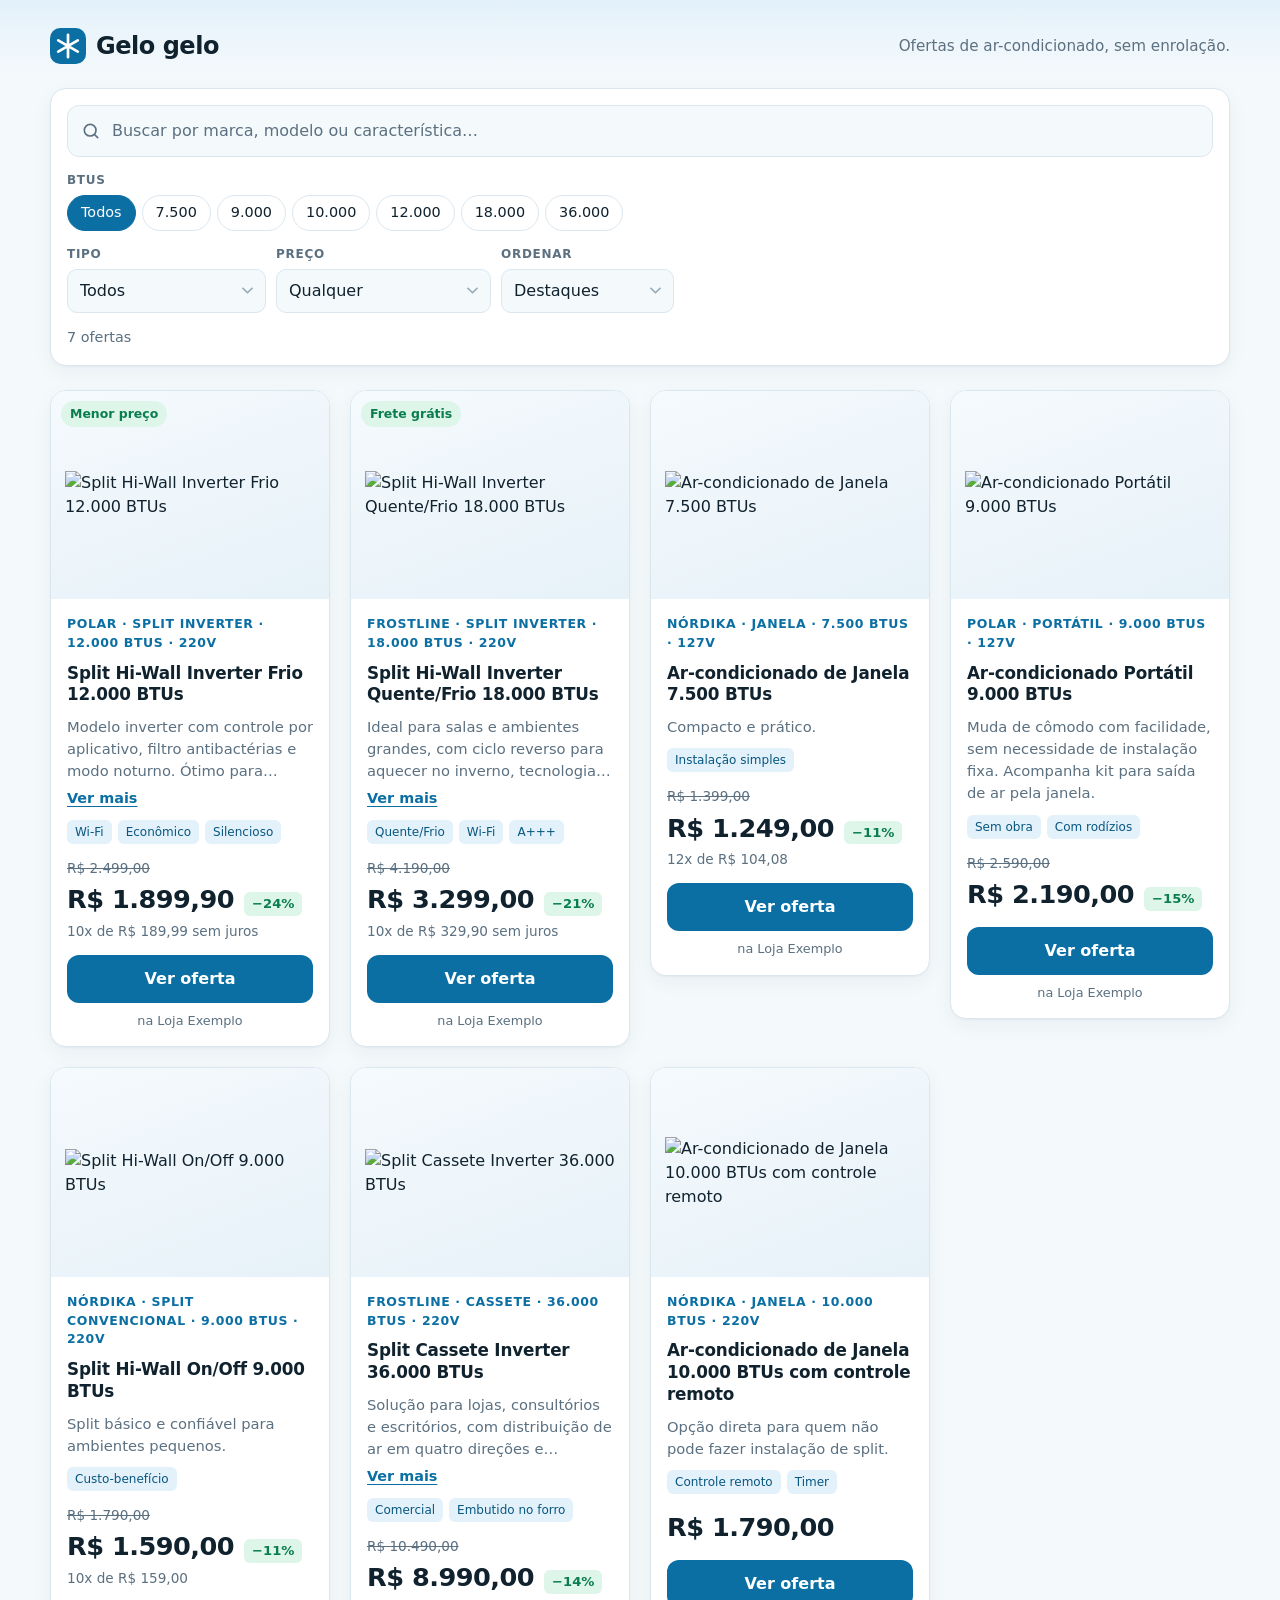
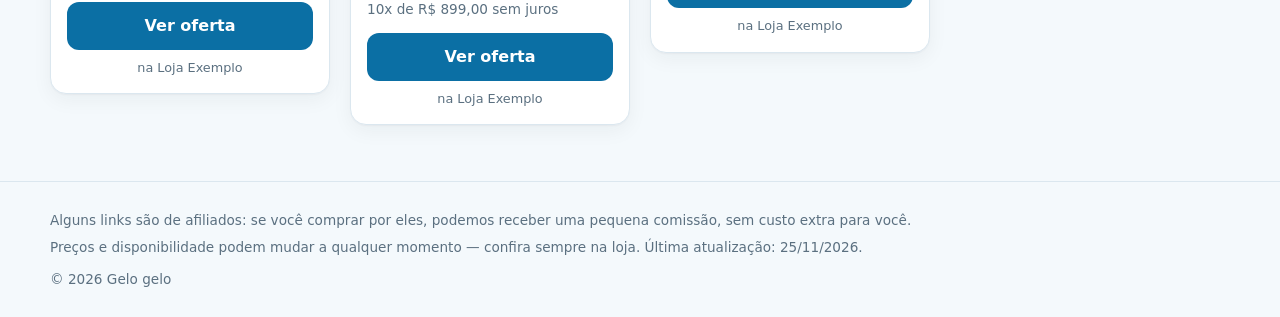
==== index.html @ d513b653 "upd" ====
<!doctype html>
<html lang="pt-BR">
<head>
  <meta charset="utf-8">
  <meta name="viewport" content="width=device-width, initial-scale=1">
  <title>Gelo gelo — Ofertas de ar-condicionado</title>
  <meta name="description" content="As melhores ofertas e promoções de ar-condicionado: split, inverter, janela e portátil. Filtre por BTUs, tipo e preço.">
  <meta name="theme-color" content="#eaf4fb">
  <link rel="icon" href="data:image/svg+xml,%3Csvg xmlns='http://www.w3.org/2000/svg' viewBox='0 0 32 32'%3E%3Crect width='32' height='32' rx='8' fill='%230b6fa4'/%3E%3Cpath d='M16 6v20M7.3 11l17.4 10M7.3 21l17.4-10' stroke='%23fff' stroke-width='2.4' stroke-linecap='round'/%3E%3C/svg%3E">
  <link rel="stylesheet" href="assets/style.css">
</head>
<body>

  <header class="topo">
    <div class="container topo__inner">
      <a class="marca" href="./" aria-label="Gelo gelo — início">
        <svg class="marca__icone" viewBox="0 0 32 32" aria-hidden="true">
          <rect width="32" height="32" rx="9"/>
          <path d="M16 6v20M7.3 11l17.4 10M7.3 21l17.4-10" fill="none" stroke="#fff" stroke-width="2.4" stroke-linecap="round"/>
        </svg>
        <span class="marca__nome">Gelo gelo</span>
      </a>
      <p class="topo__frase">Ofertas de ar-condicionado, sem enrolação.</p>
    </div>
  </header>

  <main class="container">

    <section class="filtros" aria-label="Busca e filtros">
      <div class="busca">
        <svg viewBox="0 0 24 24" aria-hidden="true"><circle cx="11" cy="11" r="7"/><path d="m20 20-3.5-3.5"/></svg>
        <input id="busca" type="search" placeholder="Buscar por marca, modelo ou característica…" autocomplete="off" aria-label="Buscar ofertas">
      </div>

      <div class="filtros__linha">
        <div class="grupo" role="group" aria-label="Filtrar por BTUs">
          <span class="grupo__rotulo">BTUs</span>
          <div id="chips-btus" class="chips"></div>
        </div>

        <div class="selects">
          <label class="campo">
            <span>Tipo</span>
            <select id="filtro-tipo"><option value="">Todos</option></select>
          </label>
          <label class="campo">
            <span>Preço</span>
            <select id="filtro-preco">
              <option value="">Qualquer</option>
              <option value="0-1500">Até R$ 1.500</option>
              <option value="1500-2500">R$ 1.500 a R$ 2.500</option>
              <option value="2500-4000">R$ 2.500 a R$ 4.000</option>
              <option value="4000-">Acima de R$ 4.000</option>
            </select>
          </label>
          <label class="campo">
            <span>Ordenar</span>
            <select id="filtro-ordem">
              <option value="destaque">Destaques</option>
              <option value="desconto">Maior desconto</option>
              <option value="menor">Menor preço</option>
              <option value="maior">Maior preço</option>
            </select>
          </label>
        </div>
      </div>

      <div class="filtros__rodape">
        <p id="contador" class="contador" aria-live="polite"></p>
        <button id="limpar" class="link-btn" type="button" hidden>Limpar filtros</button>
      </div>
    </section>

    <section id="grade" class="grade" aria-live="polite" aria-busy="true"></section>

    <p id="vazio" class="vazio" hidden>
      Nenhuma oferta encontrada com esses filtros.<br>
      <button class="link-btn" type="button" id="vazio-limpar">Limpar filtros</button>
    </p>

    <p id="erro" class="vazio" hidden></p>
  </main>

  <footer class="rodape">
    <div class="container">
      <p>Alguns links são de afiliados: se você comprar por eles, podemos receber uma pequena comissão, sem custo extra para você.</p>
      <p>Preços e disponibilidade podem mudar a qualquer momento — confira sempre na loja. <span id="atualizado"></span></p>
      <p class="rodape__assinatura">© <span id="ano"></span> Gelo gelo</p>
    </div>
  </footer>

  <script src="assets/app.js"></script>
</body>
</html>
---- assets/style.css ----
/* ============ Gelo gelo — estilos ============ */
:root {
  --bg: #f4f9fc;
  --superficie: #ffffff;
  --texto: #10222e;
  --texto-suave: #5b7080;
  --borda: #dbe7ef;
  --azul: #0b6fa4;
  --azul-escuro: #085780;
  --azul-claro: #e3f1fa;
  --verde: #0a7d4f;
  --verde-claro: #def5ea;
  --laranja: #b4540a;
  --laranja-claro: #fdeedd;
  --raio: 16px;
  --sombra: 0 1px 2px rgba(16, 34, 46, .04), 0 6px 20px rgba(16, 34, 46, .05);
  --sombra-hover: 0 2px 4px rgba(16, 34, 46, .05), 0 14px 32px rgba(11, 111, 164, .14);
}

@media (prefers-color-scheme: dark) {
  :root {
    --bg: #0c1820;
    --superficie: #122430;
    --texto: #e8f2f8;
    --texto-suave: #92a9b8;
    --borda: #1f3645;
    --azul: #4db3e6;
    --azul-escuro: #7cc7ee;
    --azul-claro: #153448;
    --verde: #4ed59a;
    --verde-claro: #12372a;
    --laranja: #f2a35e;
    --laranja-claro: #3b2812;
    --sombra: 0 1px 2px rgba(0, 0, 0, .3);
    --sombra-hover: 0 10px 28px rgba(0, 0, 0, .45);
  }
}

* { box-sizing: border-box; margin: 0; }
html { -webkit-text-size-adjust: 100%; }
body {
  background: var(--bg);
  color: var(--texto);
  font: 16px/1.5 system-ui, -apple-system, "Segoe UI", Roboto, "Helvetica Neue", Arial, sans-serif;
  min-height: 100vh;
  display: flex;
  flex-direction: column;
}
main { flex: 1; padding-bottom: 56px; }
.container { width: min(1180px, 100% - 32px); margin-inline: auto; }
button, input, select { font: inherit; color: inherit; }
:focus-visible { outline: 2px solid var(--azul); outline-offset: 2px; }

/* ---------- Topo ---------- */
.topo {
  background: linear-gradient(180deg, var(--azul-claro), var(--bg));
  padding: 28px 0 8px;
}
.topo__inner { display: flex; align-items: center; justify-content: space-between; gap: 16px; flex-wrap: wrap; }
.marca { display: inline-flex; align-items: center; gap: 10px; text-decoration: none; color: var(--texto); }
.marca__icone { width: 36px; height: 36px; fill: var(--azul); }
.marca__nome { font-size: 1.5rem; font-weight: 750; letter-spacing: -.02em; }
.topo__frase { color: var(--texto-suave); font-size: .95rem; }

/* ---------- Filtros ---------- */
.filtros {
  background: var(--superficie);
  border: 1px solid var(--borda);
  border-radius: var(--raio);
  box-shadow: var(--sombra);
  padding: 16px;
  margin: 16px 0 24px;
  display: grid;
  gap: 14px;
}
.busca { position: relative; }
.busca svg {
  position: absolute; left: 14px; top: 50%; translate: 0 -50%;
  width: 20px; height: 20px; fill: none; stroke: var(--texto-suave); stroke-width: 2; stroke-linecap: round;
  pointer-events: none;
}
.busca input {
  width: 100%;
  padding: 13px 16px 13px 44px;
  border: 1px solid var(--borda);
  border-radius: 12px;
  background: var(--bg);
  transition: border-color .15s, box-shadow .15s;
}
.busca input::placeholder { color: var(--texto-suave); }
.busca input:focus { outline: none; border-color: var(--azul); box-shadow: 0 0 0 3px var(--azul-claro); }

.filtros__linha { display: flex; flex-wrap: wrap; gap: 14px 24px; align-items: flex-end; justify-content: space-between; }
.grupo { display: grid; gap: 6px; }
.grupo__rotulo, .campo span { font-size: .75rem; font-weight: 600; text-transform: uppercase; letter-spacing: .06em; color: var(--texto-suave); }
.chips { display: flex; flex-wrap: wrap; gap: 6px; }
.chip {
  border: 1px solid var(--borda);
  background: transparent;
  border-radius: 999px;
  padding: 6px 13px;
  font-size: .9rem;
  cursor: pointer;
  transition: background .15s, border-color .15s, color .15s;
}
.chip:hover { border-color: var(--azul); }
.chip[aria-pressed="true"] { background: var(--azul); border-color: var(--azul); color: #fff; }
@media (prefers-color-scheme: dark) { .chip[aria-pressed="true"] { color: #06202f; } }

.selects { display: flex; flex-wrap: wrap; gap: 10px; }
.campo { display: grid; gap: 6px; }
.campo select {
  appearance: none;
  min-width: 150px;
  padding: 9px 36px 9px 12px;
  border: 1px solid var(--borda);
  border-radius: 10px;
  background: var(--bg) url("data:image/svg+xml,%3Csvg xmlns='http://www.w3.org/2000/svg' viewBox='0 0 12 8'%3E%3Cpath d='m1 1.5 5 5 5-5' fill='none' stroke='%2392a9b8' stroke-width='1.8' stroke-linecap='round'/%3E%3C/svg%3E") no-repeat right 12px center / 11px;
  cursor: pointer;
}
.campo select:focus { outline: none; border-color: var(--azul); box-shadow: 0 0 0 3px var(--azul-claro); }

.filtros__rodape { display: flex; justify-content: space-between; align-items: center; gap: 12px; min-height: 22px; }
.contador { font-size: .9rem; color: var(--texto-suave); }
.link-btn {
  background: none; border: 0; padding: 0; cursor: pointer;
  color: var(--azul); font-weight: 600; font-size: .9rem; text-decoration: underline; text-underline-offset: 3px;
}
.link-btn:hover { color: var(--azul-escuro); }

/* ---------- Grade e cards ---------- */
.grade {
  display: grid;
  grid-template-columns: repeat(auto-fill, minmax(260px, 1fr));
  gap: 20px;
  align-items: start; /* cards com textos de tamanhos diferentes não se esticam */
}
.card {
  position: relative;
  display: flex; flex-direction: column;
  background: var(--superficie);
  border: 1px solid var(--borda);
  border-radius: var(--raio);
  overflow: hidden;
  box-shadow: var(--sombra);
  transition: transform .2s, box-shadow .2s;
  animation: entrada .35s ease both;
}
.card:hover { transform: translateY(-3px); box-shadow: var(--sombra-hover); }
@keyframes entrada { from { opacity: 0; transform: translateY(8px); } }

.card__midia {
  position: relative;
  aspect-ratio: 4 / 3;            /* área fixa: qualquer proporção de imagem cabe */
  background: linear-gradient(160deg, #f5fafd, #e6f1f8);
  display: grid; place-items: center;
  padding: 14px;
}
@media (prefers-color-scheme: dark) { .card__midia { background: linear-gradient(160deg, #17303f, #102430); } }
.card__midia img {
  max-width: 100%; max-height: 100%;
  width: auto; height: auto;
  object-fit: contain;            /* nunca corta nem distorce */
}
.card__midia--vazia svg { width: 56%; max-height: 70%; stroke: var(--azul); opacity: .55; fill: none; stroke-width: 1.4; stroke-linecap: round; stroke-linejoin: round; }

.selo {
  position: absolute; top: 10px; left: 10px;
  background: var(--verde-claro); color: var(--verde);
  font-size: .78rem; font-weight: 700;
  padding: 4px 9px; border-radius: 999px;
}
.selo--aviso { left: auto; right: 10px; background: var(--laranja-claro); color: var(--laranja); }

.card__corpo { padding: 16px; display: flex; flex-direction: column; gap: 10px; }
.card__meta { font-size: .78rem; font-weight: 600; text-transform: uppercase; letter-spacing: .05em; color: var(--azul); }
.card__titulo { font-size: 1.05rem; line-height: 1.3; font-weight: 650; letter-spacing: -.01em; overflow-wrap: anywhere; }

.card__desc { font-size: .92rem; color: var(--texto-suave); overflow-wrap: anywhere; }
.card__desc.recolhido {
  display: -webkit-box; -webkit-line-clamp: 3; -webkit-box-orient: vertical; overflow: hidden;
}
.card__mais { align-self: flex-start; margin-top: -4px; }

.tags { display: flex; flex-wrap: wrap; gap: 6px; list-style: none; padding: 0; }
.tags li { font-size: .75rem; background: var(--azul-claro); color: var(--azul-escuro); border-radius: 6px; padding: 3px 8px; }

.preco { display: grid; gap: 2px; margin-top: 4px; }
.preco__antigo { font-size: .85rem; color: var(--texto-suave); text-decoration: line-through; }
.preco__linha { display: flex; align-items: baseline; flex-wrap: wrap; gap: 4px 10px; }
.preco__atual { font-size: 1.6rem; font-weight: 750; letter-spacing: -.02em; }
.preco__desconto { font-size: .82rem; font-weight: 700; color: var(--verde); background: var(--verde-claro); padding: 2px 8px; border-radius: 6px; }
.preco__parcelas { font-size: .85rem; color: var(--texto-suave); }

.card__rodape { display: grid; gap: 8px; margin-top: 4px; }
.botao {
  display: block; text-align: center; text-decoration: none;
  background: var(--azul); color: #fff;
  font-weight: 650; padding: 12px 16px; border-radius: 12px;
  transition: background .15s;
}
.botao:hover { background: var(--azul-escuro); }
@media (prefers-color-scheme: dark) { .botao { color: #06202f; } .botao:hover { color: #06202f; background: var(--azul-escuro); } }
.card__loja { text-align: center; font-size: .8rem; color: var(--texto-suave); }

/* ---------- Estados ---------- */
.vazio { text-align: center; color: var(--texto-suave); padding: 56px 16px; }
.vazio .link-btn { margin-top: 10px; }
.esqueleto { height: 420px; border-radius: var(--raio); border: 1px solid var(--borda); background: linear-gradient(100deg, var(--superficie) 40%, var(--azul-claro) 50%, var(--superficie) 60%) 0 0 / 200% 100%; animation: brilho 1.3s linear infinite; }
@keyframes brilho { to { background-position: -200% 0; } }

/* ---------- Rodapé ---------- */
.rodape { border-top: 1px solid var(--borda); padding: 28px 0; font-size: .85rem; color: var(--texto-suave); }
.rodape .container { display: grid; gap: 6px; }
.rodape__assinatura { margin-top: 6px; }

/* ---------- Responsivo ---------- */
@media (max-width: 640px) {
  .topo__frase { display: none; }
  .selects { width: 100%; }
  .campo { flex: 1 1 140px; }
  .campo select { width: 100%; min-width: 0; }
  .grade { grid-template-columns: 1fr; gap: 16px; }
}
@media (prefers-reduced-motion: reduce) {
  *, *::before, *::after { animation: none !important; transition: none !important; }
}
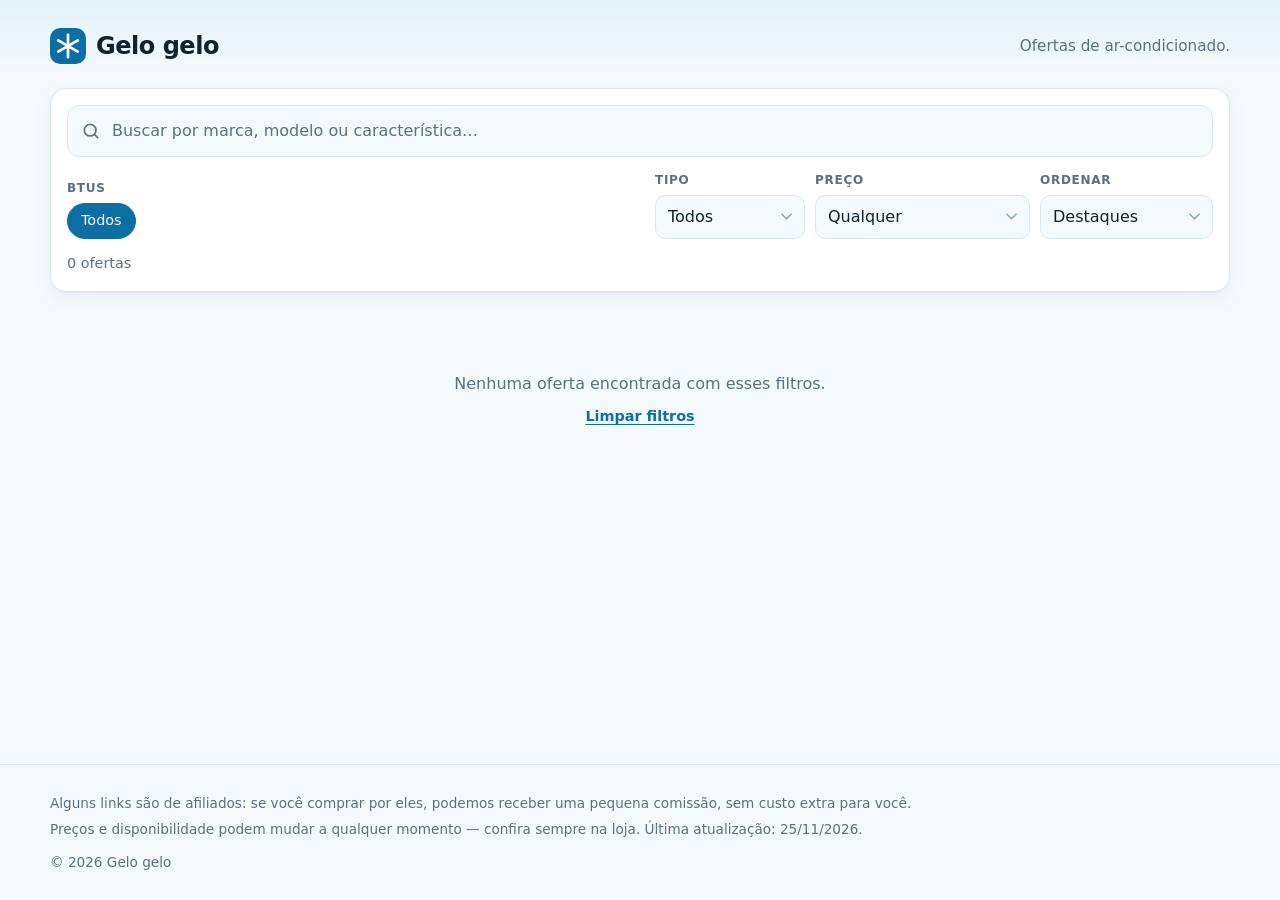
==== commit 52f260d7: "Update index.html" ====
--- a/index.html
+++ b/index.html
@@ -20,7 +20,7 @@
         </svg>
         <span class="marca__nome">Gelo gelo</span>
       </a>
-      <p class="topo__frase">Ofertas de ar-condicionado, sem enrolação.</p>
+      <p class="topo__frase">Ofertas de ar-condicionado.</p>
     </div>
   </header>
 
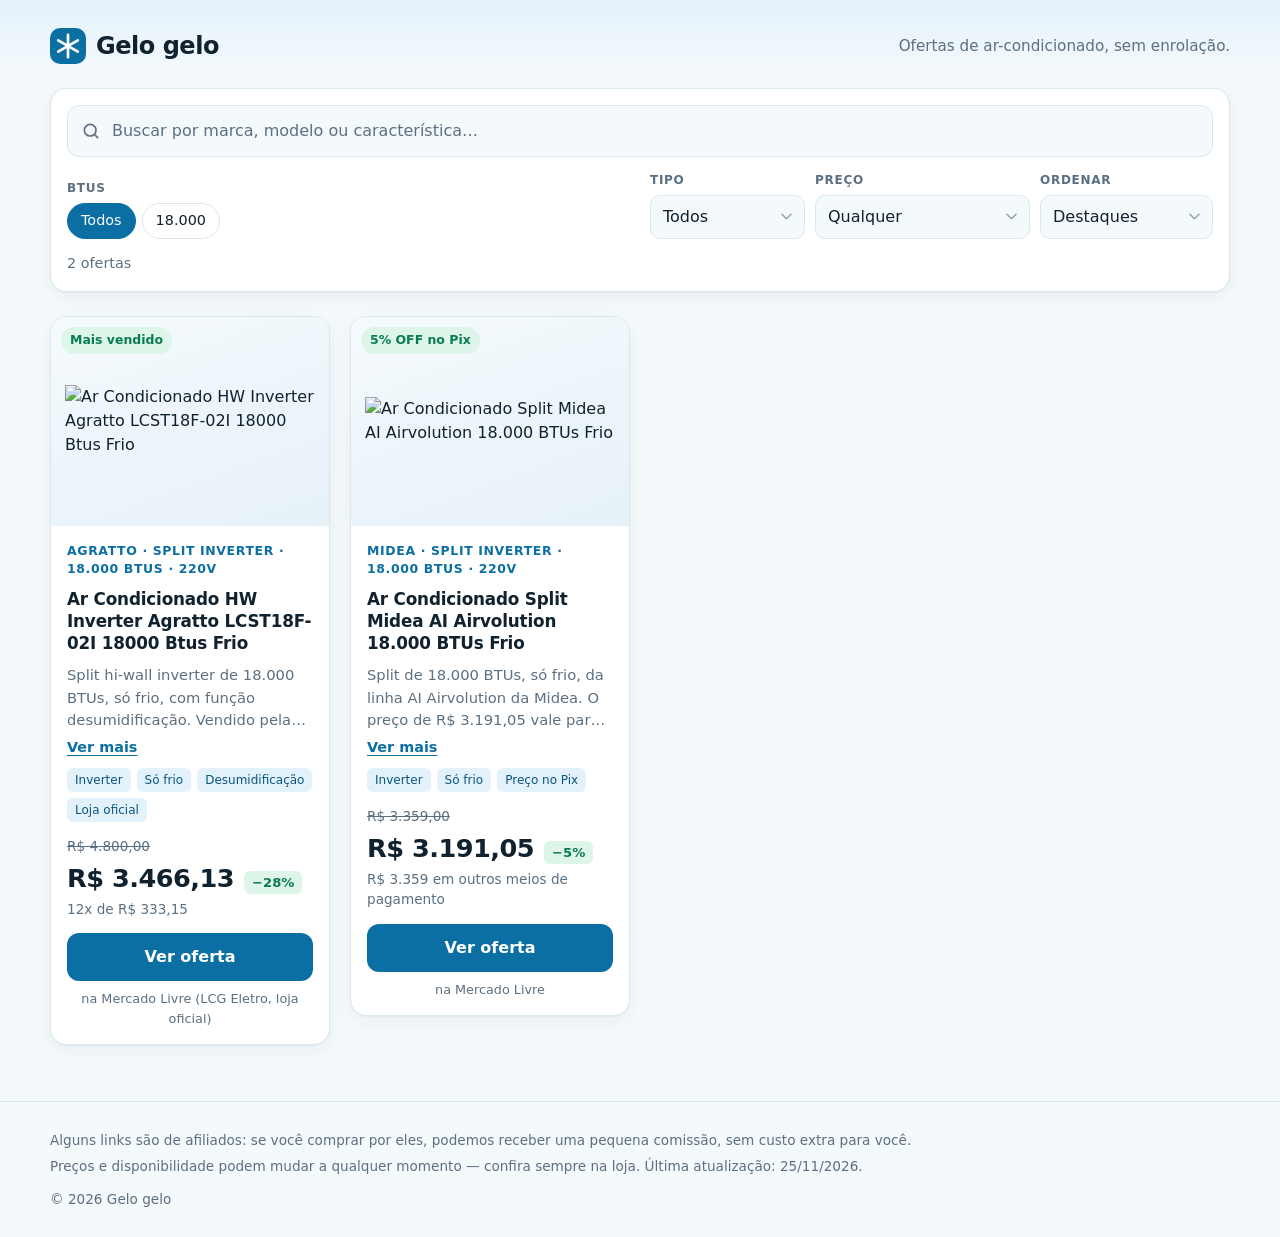
==== commit c1cea341: "update" ====
--- a/index.html
+++ b/index.html
@@ -20,7 +20,7 @@
         </svg>
         <span class="marca__nome">Gelo gelo</span>
       </a>
-      <p class="topo__frase">Ofertas de ar-condicionado.</p>
+      <p class="topo__frase">Ofertas de ar-condicionado, sem enrolação.</p>
     </div>
   </header>
 
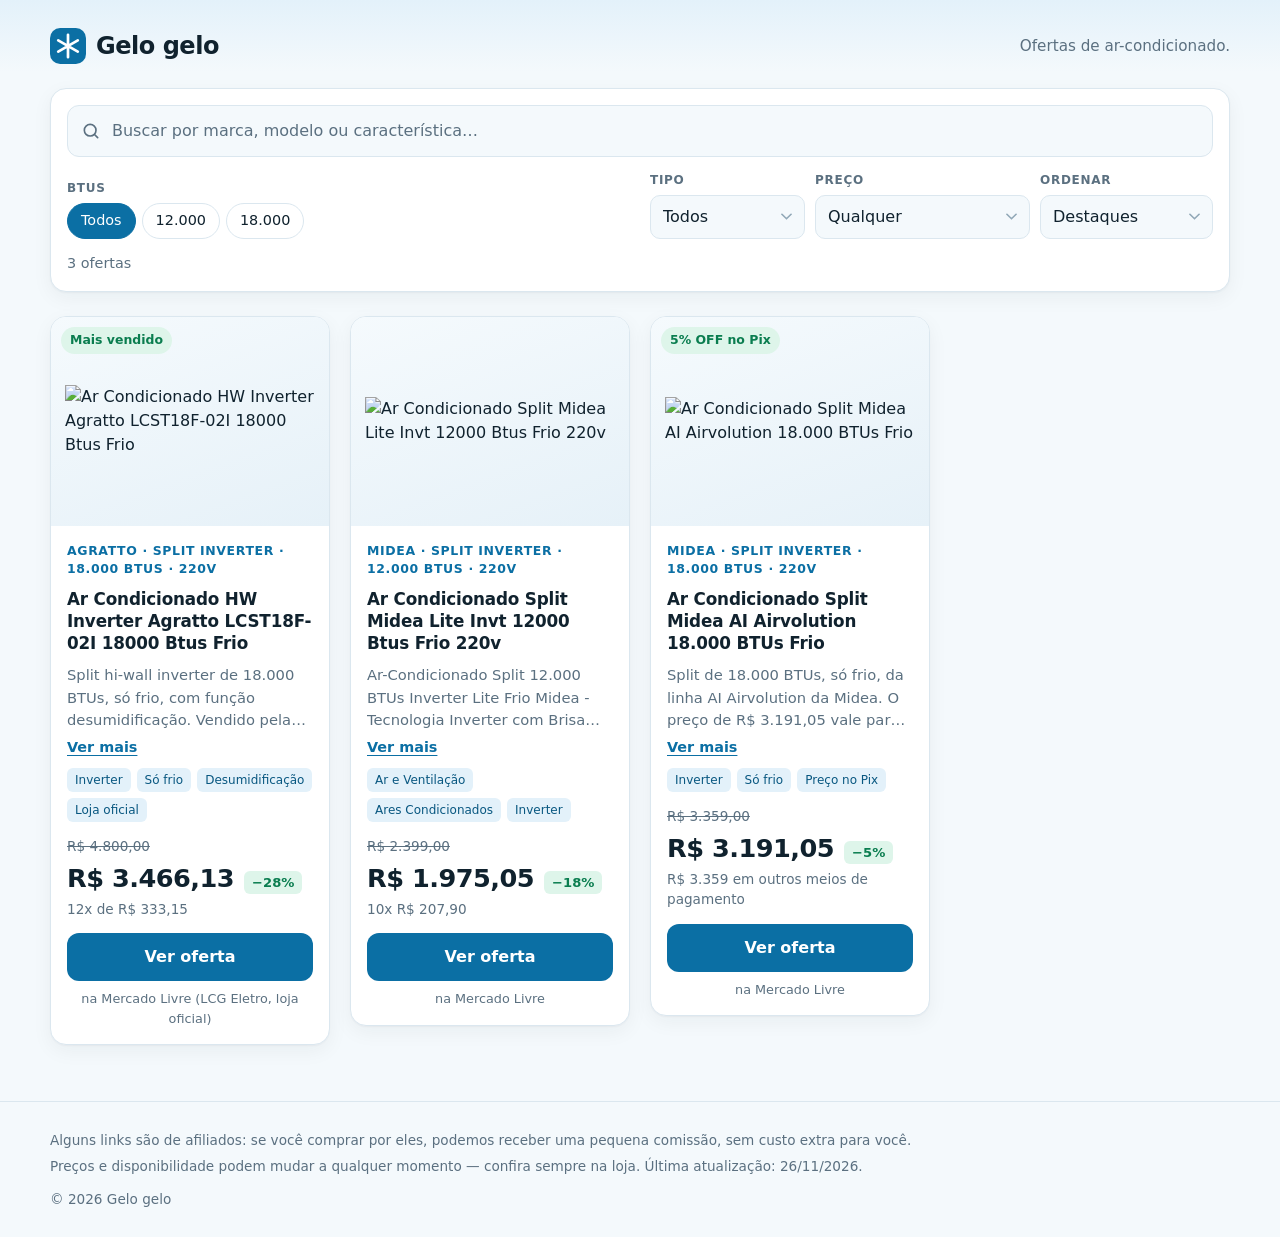
==== commit c209972b: "Update index.html" ====
--- a/index.html
+++ b/index.html
@@ -20,7 +20,7 @@
         </svg>
         <span class="marca__nome">Gelo gelo</span>
       </a>
-      <p class="topo__frase">Ofertas de ar-condicionado, sem enrolação.</p>
+      <p class="topo__frase">Ofertas de ar-condicionado.</p>
     </div>
   </header>
 
